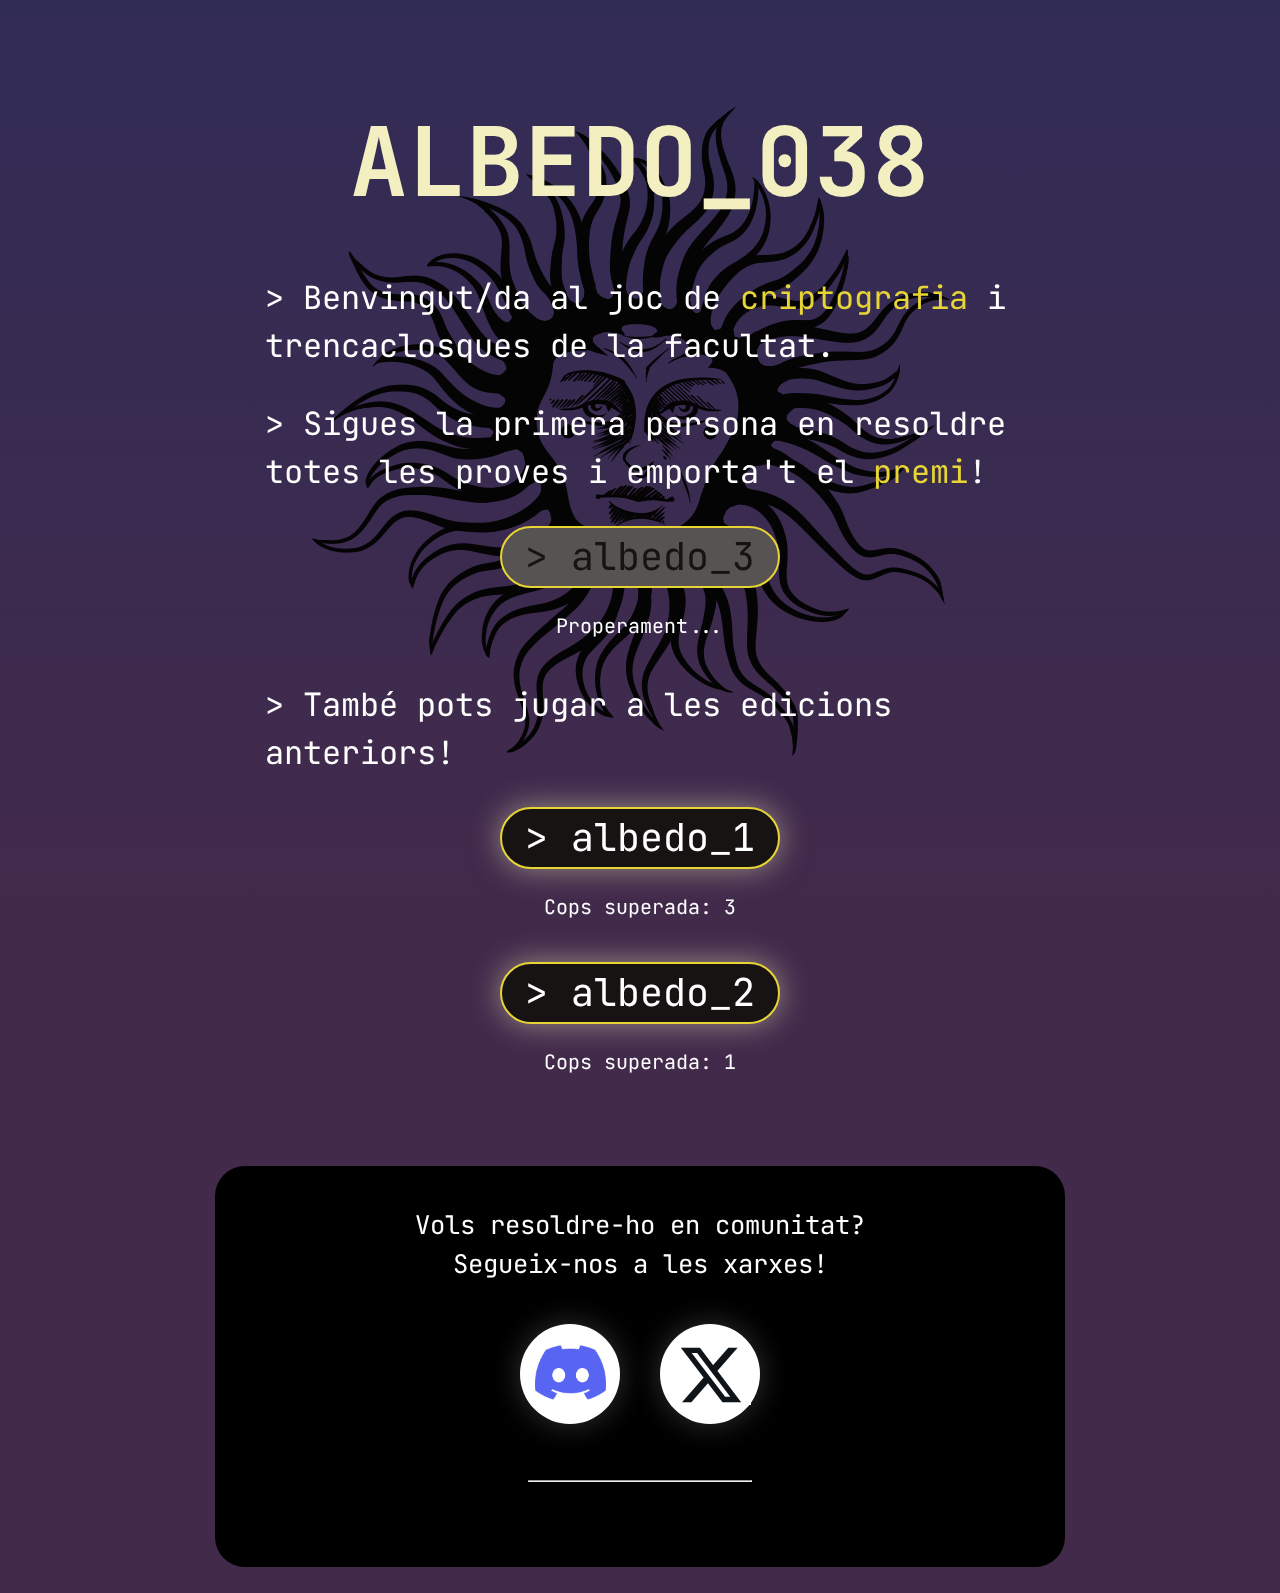
==== index.html @ bba3fba9 "202411231935 Properament" ====
<!DOCTYPE html>
<html>

<head>
    <link href="https://fonts.googleapis.com/css?family=Roboto+Mono&display=swap" rel="stylesheet" />
    <link href="https://fonts.googleapis.com/css?family=JetBrains+Mono&display=swap" rel="stylesheet" />
    <link href="./css/main.css" rel="stylesheet" />
    <title>Albedo_038</title>
    <link rel="icon" href="./images/favicon.png">
</head>

<!-- Google tag (gtag.js) -->
<script async src="https://www.googletagmanager.com/gtag/js?id=G-PJBH20SHXK"></script>
<script>
    window.dataLayer = window.dataLayer || [];
    function gtag(){dataLayer.push(arguments);}
    gtag('js', new Date());
    
    gtag('config', 'G-PJBH20SHXK');
</script>

<body>
    <div class="background">
        <div class="background_photo"></div>
    </div>
    
    <div class="title">
        ALBEDO_038
    </div>
    <div class="text_body">
        <div class="body_text_content">
            > Benvingut/da al joc de <span class="text_highlight">criptografia</span> i trencaclosques de la facultat.
        </div>
        <div class="body_text_content">
            > Sigues la primera persona en resoldre totes les proves i emporta't el <span
            class="text_highlight">premi</span>!
        </div>
        <a class="button_a" target="_blank">
            <div class="button deactivated">
                > albedo_3
            </div>
        </a>
        <div class="button_footer">
            Properament...
        </div>
        <div class="body_text_content">
            > També pots jugar a les edicions anteriors!
        </div>
        <a class="button_a" href="https://welcomealbedo038.blogspot.com/" target="_blank">
            <div class="button">
                > albedo_1
            </div>
        </a>
        <div class="button_footer">
            Cops superada: 3
        </div>
        <a class="button_a" href="https://albedo2/colors038.html" target="_blank">
            <div class="button">
                > albedo_2
            </div>
        </a>
        <div class="button_footer">
            Cops superada: 1
        </div>
        <!-- <div class="body_text_content deactivated">
            > Pròximament...
        </div>
        <a class="button_a">
            <div class="button deactivated">
                > albedo_3
            </div> -->
        </a>
    </div>

    <div class="footer_box">
        <div class="centered_text">
            Vols resoldre-ho en comunitat?
        </div>
        <div class="centered_text">
            Segueix-nos a les xarxes!
        </div>
        <div class="social_media">
            <!-- <div class="social_media_text">
                Albedo_038
            </div> -->
            <div class="social_media_list">
                <a href="https://discord.gg/hG3wW4btyr" target="_blank">
                    <div class="social_media_button">
                        <div class="discord_icon"></div>
                    </div>
                </a>
                <a href="https://twitter.com/Albedo_038_UB" target="_blank">
                    <div class="social_media_button">
                        <div class="twitter_icon"></div>
                    </div>
                </a>
            </div>
            <!-- <div class="social_media_text">
                Croma
            </div>
            <div class="social_media_list">
                <a href="https://discord.gg/NszwCS3gtX" target="_blank">
                    <div class="social_media_button">
                        <div class="discord_icon"></div>
                    </div>
                </a>
                <a href="https://instagram.com/croma.ub?igshid=YmMyMTA2M2Y=" target="_blank">
                    <div class="social_media_button">
                        <div class="instagram_icon"></div>
                    </div>
                </a>
                <a href="https://chat.whatsapp.com/LnYwAHBZp1NG6xYyUr1DCN" target="_blank">
                    <div class="social_media_button">
                        <div class="whatsapp_magic_icon"></div>
                    </div>
                </a>
                <a href="https://chat.whatsapp.com/F9s7vxtluvd5n0NdEnGFsw" target="_blank">
                    <div class="social_media_button">
                        <div class="whatsapp_rol_icon"></div>
                    </div>
                </a>
            </div>
        </div> -->
        <hr class="horizontal_line">
        <!-- <div class="sponsor_text">
            Amb el suport de
        </div>
        <div class="croma_photo"></div>
        <div class="sponsor_text">Uneix-te a l'associació de jocs de rol i Magic de la facultat!</div> -->
    </div>
    
    
</body>
---- css/main.css ----
* {
    box-sizing: border-box
}

body {
    font-family: JetBrains Mono, monospace;
    font-size: xx-large;
    line-height: 1.5;
    color: rgb(255, 255, 255);
    background-color: rgba(66, 42, 75, 1);
    margin: 0;
    padding: 0;
}

a:link {
    color: white;
    text-decoration: none;
}

a:visited {
    color: white;
}



.background {
    width: 100%;
    height: 100%;
    position: fixed;
    background: linear-gradient(rgb(49, 44, 86), rgba(66, 42, 75, 1));
    ;
    opacity: 1;
    z-index: -1;
    overflow: hidden;
}

.background_photo {
    width: 100%;
    height: 100%;
    position: absolute;
    background: url(../images/albedo_background.png);
    background-size: contain;
    background-repeat: no-repeat;
    background-position: center center;
    opacity: 1;
    top: 0;
}

.title {
    font-size: 300%;
    font-weight: 700;
    text-align: center;
    padding-top: 7%;
    margin-bottom: 0;
    color: rgba(244, 239, 192, 1);
    font-weight: ExtraBold;
}

.text_highlight {
    color: rgba(231, 213, 54, 1);
}

.text_body {
    width: 85%;
    max-width: 750px;
    margin: 2% auto;
    display: flex;
    flex-direction: column;
}

.body_text_content {
    margin: 2% 0;
}

.button {
    /* width: 100%;
    height: 100%; */
    background-color: rgba(23, 19, 19, 1);
    border: 2px solid rgba(231, 213, 54, 1);
    border-radius: 50px;
    display: flex;
    justify-content: center;
    align-items: center;
    font-size: 120%;
    cursor: pointer;
    box-shadow: 0 0 30px 0 rgba(244, 239, 192, 0.5);
}

.button:hover {
    background-color: rgba(231, 213, 54, 1);
    color: rgba(23, 19, 19, 1);
}

.button_footer {
    font-size: 20px;
    text-align: center;
    padding-bottom: 25px;
}

.button_a {
    width: 280px;
    height: 70px;
    margin: 2% auto;
}

.footer_box {
    background-color: black;
    width: 96%;
    max-width: 850px;
    /* height: 800px; */
    margin: 2% auto;
    margin-top: 5%;
    border-radius: 30px;
    display: flex;
    flex-direction: column;
    font-size: 80%;
    padding: 40px;
}

.centered_text {
    text-align: center;
}

.deactivated{
    /* border: none;
    box-shadow: none; */
    background-color: rgb(87, 83, 83);
    color: rgba(23, 19, 19, 1);
    box-shadow: none;
    pointer-events: none;
}

.social_media {
    display: flex;
    flex-direction: column;
    justify-content: center;
    align-items: center;
    margin: 2% auto;
}

.social_media_list {
    display: flex;
    justify-content: center;
    align-items: center;
    margin: 2% auto;
}

.social_media_text {
    margin: 0 10px;
    font-size: 30px;
    color: rgba(244, 239, 192, 1);
}

.social_media_button {
    width: 100px;
    height: 100px;
    border-radius: 50%;
    margin: 20px;
    background-color: white;
    display: flex;
    justify-content: center;
    align-items: center;
    cursor: pointer;
    box-shadow: 0 0 30px 0 rgba(255, 255, 255, 0.2);
    object-fit: cover;
}

.discord_icon {
    width: 80%;
    height: 80%;
    position: relative;
    background: url(../images/discord_icon.png);
    background-size: contain;
    background-repeat: no-repeat;
    background-position: center center;
    opacity: 1;
    top: 2%;

}

.twitter_icon {
    width: 80%;
    height: 80%;
    position: relative;
    background: url(../images/twitter_icon.jpg);
    background-size: contain;
    background-repeat: no-repeat;
    background-position: center center;
    opacity: 1;
    top: 1%;
    left: 1%
}

.instagram_icon {
    width: 70%;
    height: 70%;
    position: relative;
    background: url(../images/instagram_icon.png);
    background-size: contain;
    background-repeat: no-repeat;
    background-position: center center;
    opacity: 1;
    left: 1%;
}

.whatsapp_magic_icon {
    width: 75%;
    height: 75%;
    position: relative;
    background: url(../images/whatsapp_magic_icon.png);
    background-size: contain;
    background-repeat: no-repeat;
    background-position: center center;
    opacity: 1;
}

.whatsapp_rol_icon {
    width: 75%;
    height: 75%;
    position: relative;
    background: url(../images/whatsapp_rol_icon.png);
    background-size: contain;
    background-repeat: no-repeat;
    background-position: center center;
    opacity: 1;
}

.horizontal_line {
    width: 80%;
    height: 1px;
    background-color: white;
    margin: 30px auto;
}

.croma_photo {
    width: 80%;
    height: 100px;
    position: relative;
    background: url(../images/croma_photo.png);
    background-size: contain;
    background-repeat: no-repeat;
    background-position: center center;
    opacity: 1;
    margin: 20px auto;
}

.sponsor_text {
    margin: 0 10%;
}
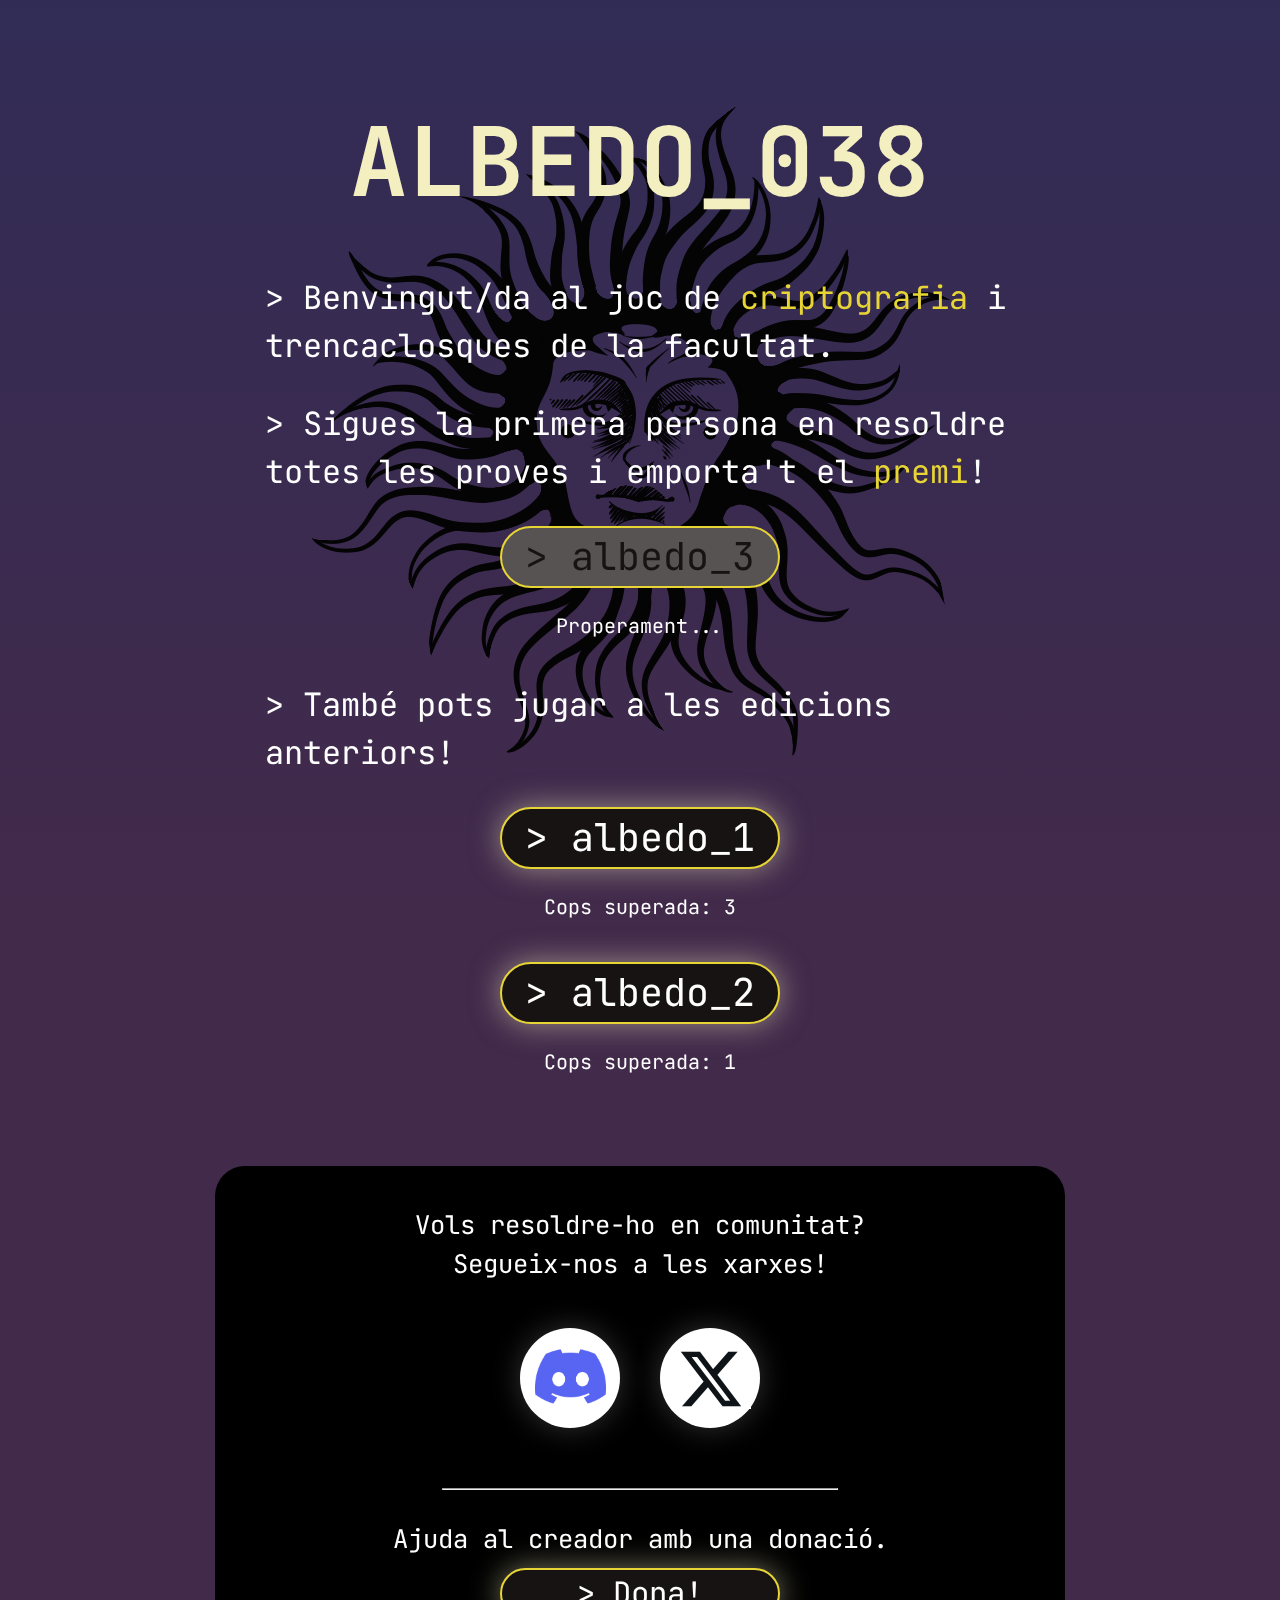
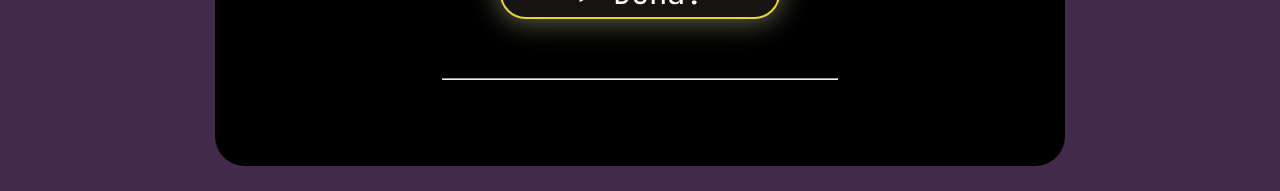
==== commit 40c728e1: "202411232100 Donacions" ====
--- a/index.html
+++ b/index.html
@@ -1,6 +1,5 @@
 <!DOCTYPE html>
 <html>
-
 <head>
     <link href="https://fonts.googleapis.com/css?family=Roboto+Mono&display=swap" rel="stylesheet" />
     <link href="https://fonts.googleapis.com/css?family=JetBrains+Mono&display=swap" rel="stylesheet" />
@@ -8,7 +7,6 @@
     <title>Albedo_038</title>
     <link rel="icon" href="./images/favicon.png">
 </head>
-
 <!-- Google tag (gtag.js) -->
 <script async src="https://www.googletagmanager.com/gtag/js?id=G-PJBH20SHXK"></script>
 <script>
@@ -18,12 +16,10 @@
     
     gtag('config', 'G-PJBH20SHXK');
 </script>
-
 <body>
     <div class="background">
         <div class="background_photo"></div>
     </div>
-    
     <div class="title">
         ALBEDO_038
     </div>
@@ -62,16 +58,8 @@
         <div class="button_footer">
             Cops superada: 1
         </div>
-        <!-- <div class="body_text_content deactivated">
-            > Pròximament...
-        </div>
-        <a class="button_a">
-            <div class="button deactivated">
-                > albedo_3
-            </div> -->
         </a>
     </div>
-
     <div class="footer_box">
         <div class="centered_text">
             Vols resoldre-ho en comunitat?
@@ -80,9 +68,6 @@
             Segueix-nos a les xarxes!
         </div>
         <div class="social_media">
-            <!-- <div class="social_media_text">
-                Albedo_038
-            </div> -->
             <div class="social_media_list">
                 <a href="https://discord.gg/hG3wW4btyr" target="_blank">
                     <div class="social_media_button">
@@ -127,7 +112,14 @@
         </div>
         <div class="croma_photo"></div>
         <div class="sponsor_text">Uneix-te a l'associació de jocs de rol i Magic de la facultat!</div> -->
+        <div class="centered_text">
+            Ajuda al creador amb una donació.
+        </div>
+        <a class="button_a" href="https://donate.stripe.com/5kAcOe7pM46PcRW5kk" target="_blank">
+            <div class="button">
+                > Dona!
+            </div>
+        </a>
+        <hr class="horizontal_line">
     </div>
-    
-    
 </body>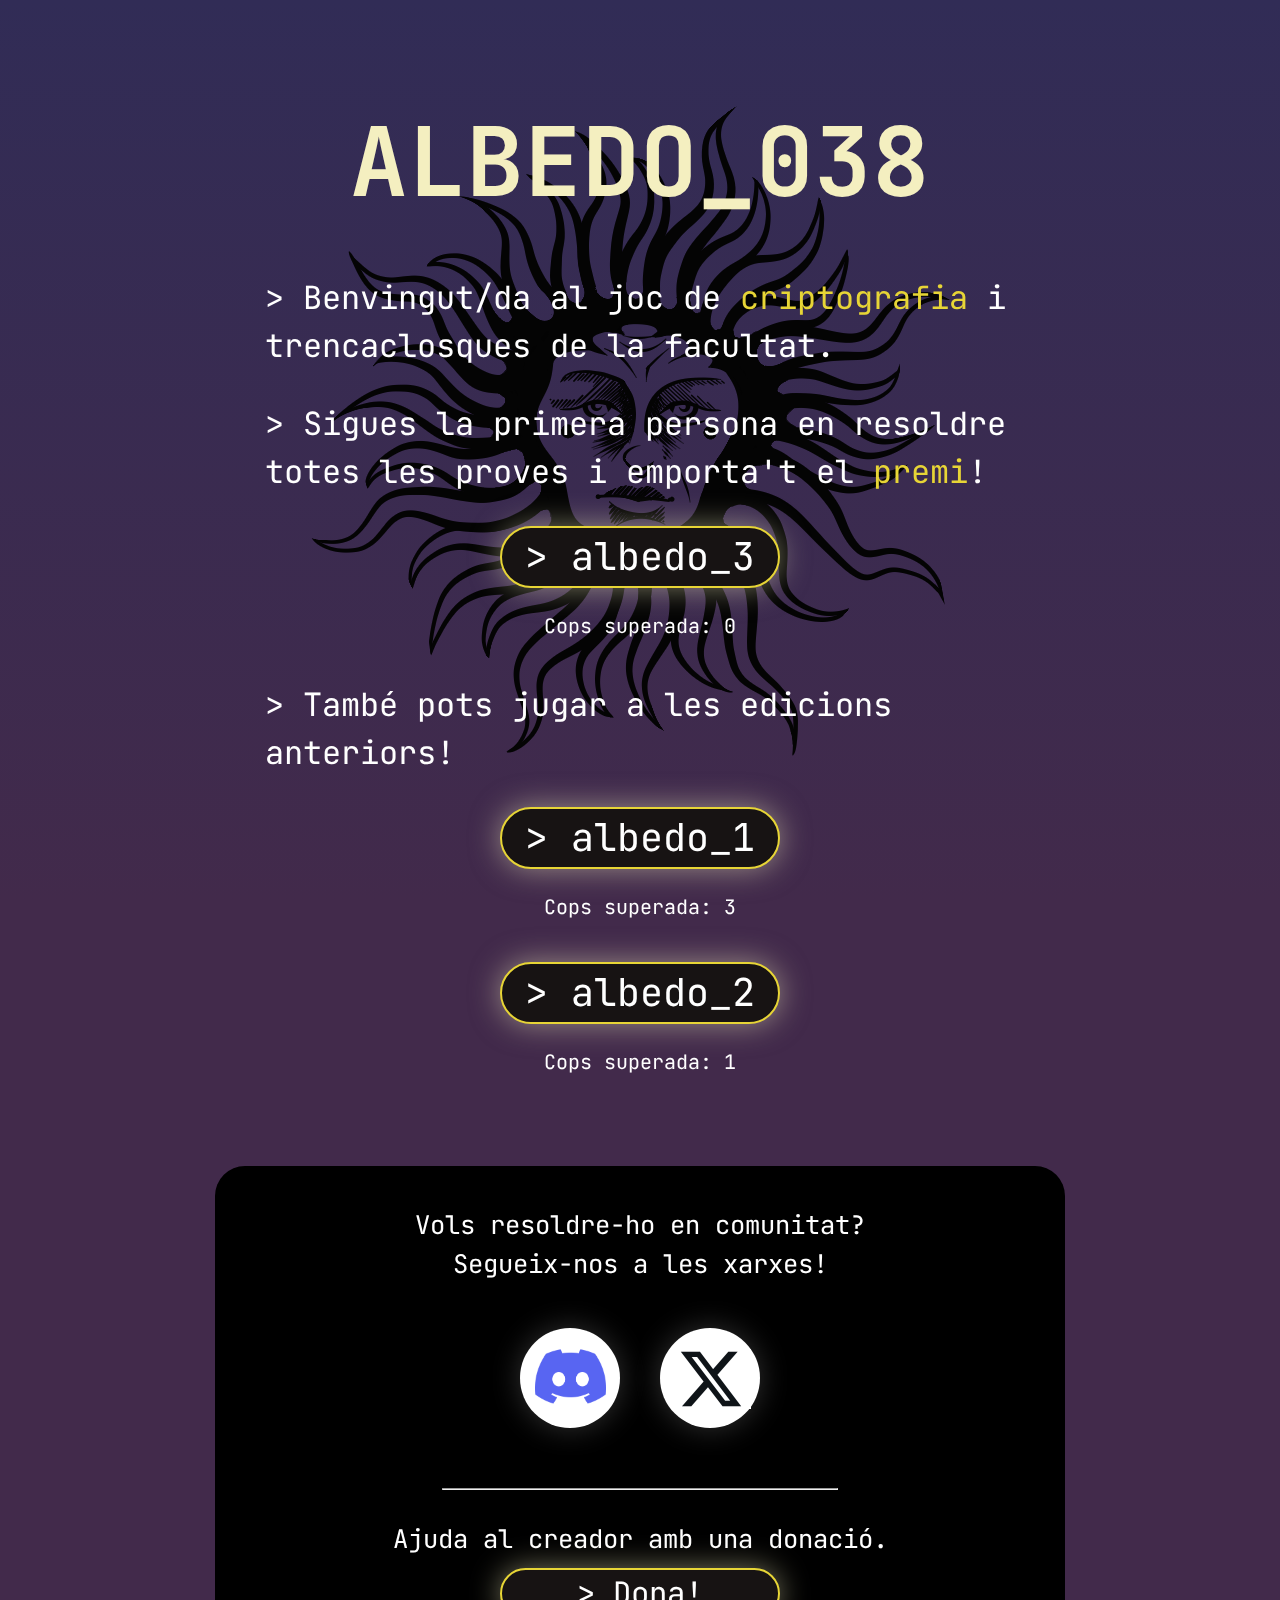
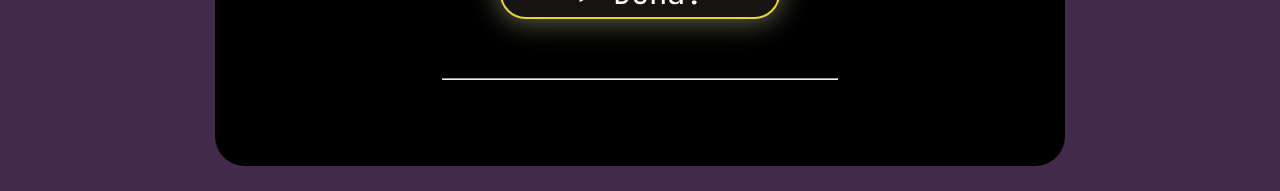
==== commit 6a760d32: "202411250829 Publicacio 3ed" ====
--- a/index.html
+++ b/index.html
@@ -31,13 +31,13 @@
             > Sigues la primera persona en resoldre totes les proves i emporta't el <span
             class="text_highlight">premi</span>!
         </div>
-        <a class="button_a" target="_blank">
-            <div class="button deactivated">
+        <a class="button_a" href="https://albedo038.github.io/" target="_blank">
+            <div class="button">
                 > albedo_3
             </div>
         </a>
         <div class="button_footer">
-            Properament...
+            Cops superada: 0
         </div>
         <div class="body_text_content">
             > També pots jugar a les edicions anteriors!
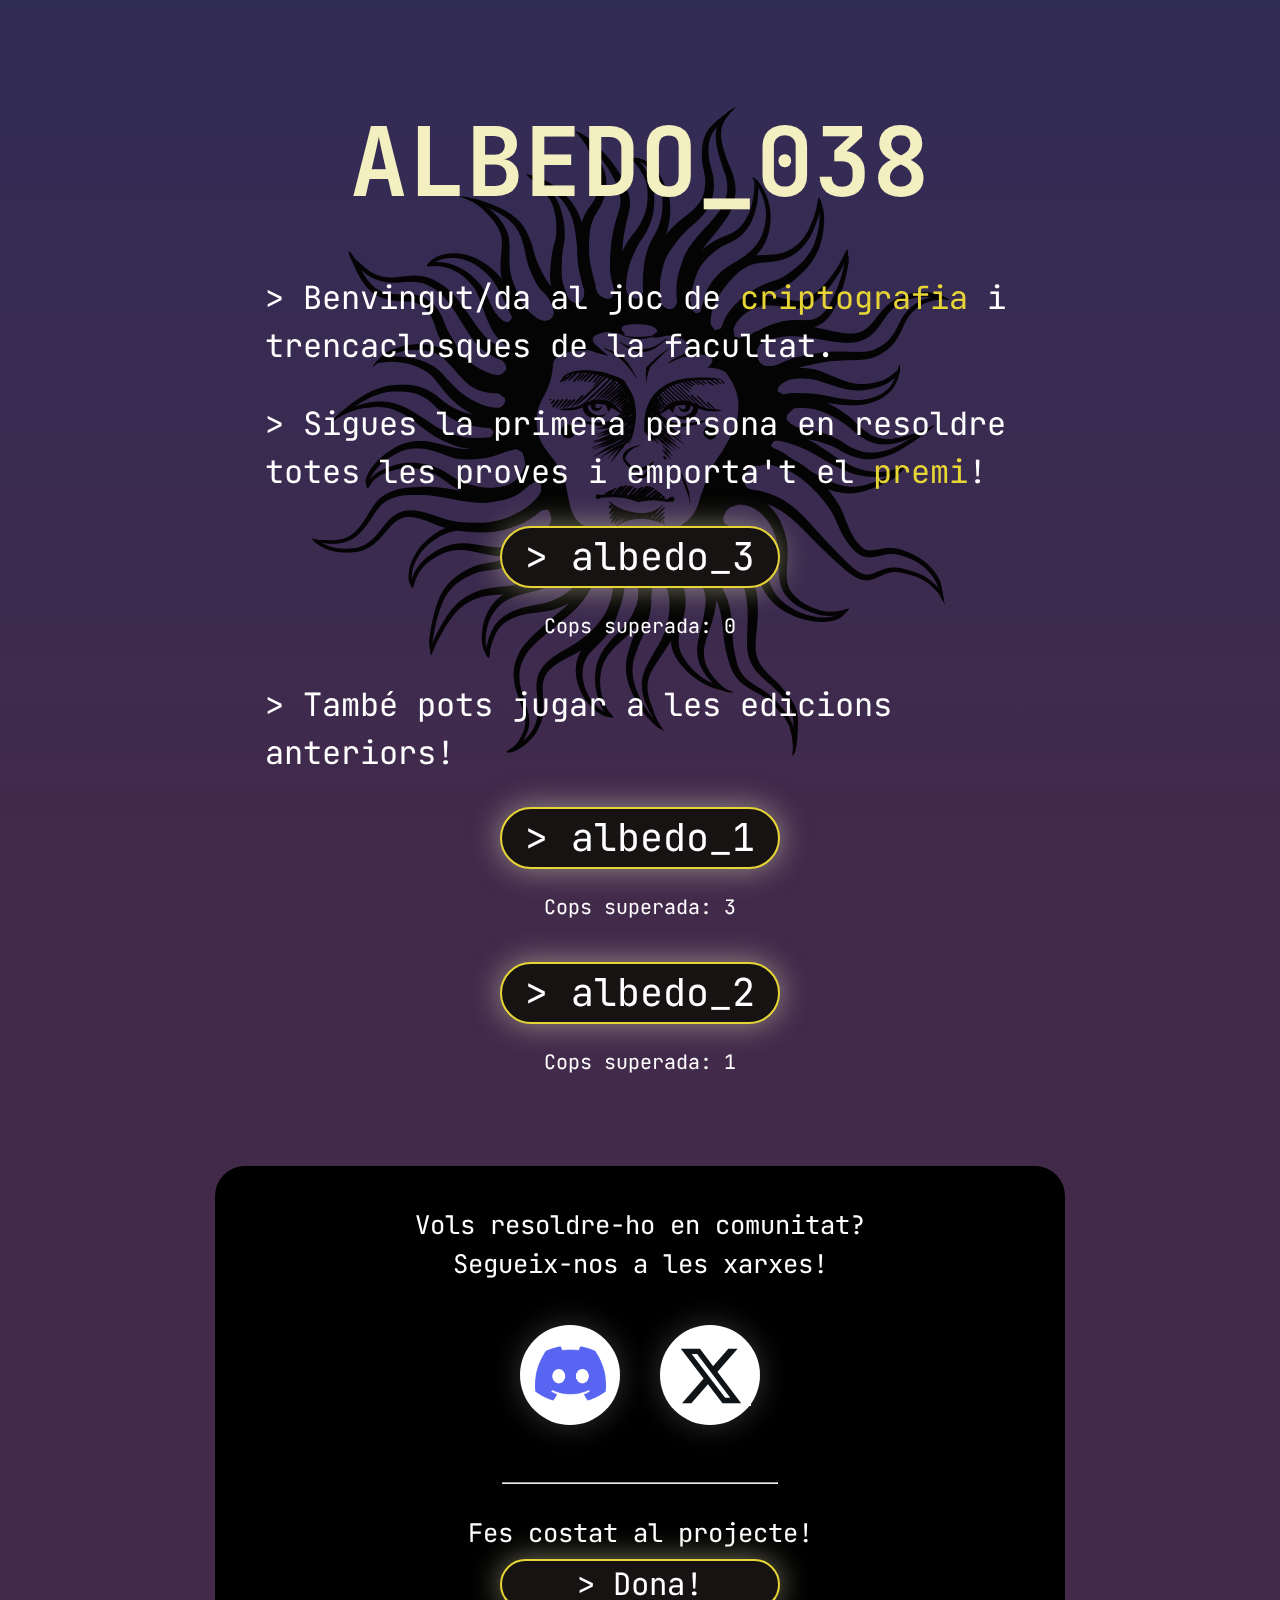
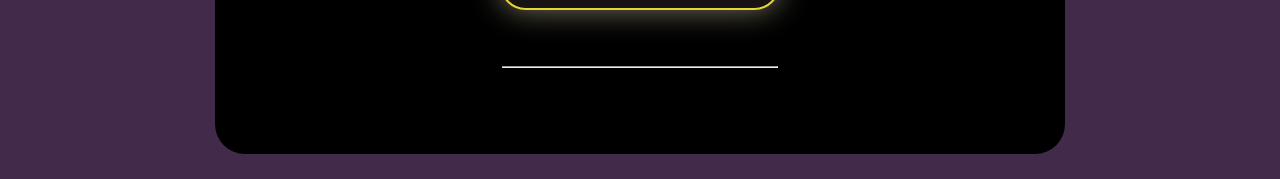
==== commit 09bb4ad2: "202411250858 Donacions" ====
--- a/index.html
+++ b/index.html
@@ -31,7 +31,7 @@
             > Sigues la primera persona en resoldre totes les proves i emporta't el <span
             class="text_highlight">premi</span>!
         </div>
-        <a class="button_a" href="https://albedo038.github.io/" target="_blank">
+        <a class="button_a" href="https://albedo038-3ed.blogspot.com/" target="_blank">
             <div class="button">
                 > albedo_3
             </div>
@@ -113,7 +113,7 @@
         <div class="croma_photo"></div>
         <div class="sponsor_text">Uneix-te a l'associació de jocs de rol i Magic de la facultat!</div> -->
         <div class="centered_text">
-            Ajuda al creador amb una donació.
+            Fes costat al projecte!
         </div>
         <a class="button_a" href="https://donate.stripe.com/5kAcOe7pM46PcRW5kk" target="_blank">
             <div class="button">
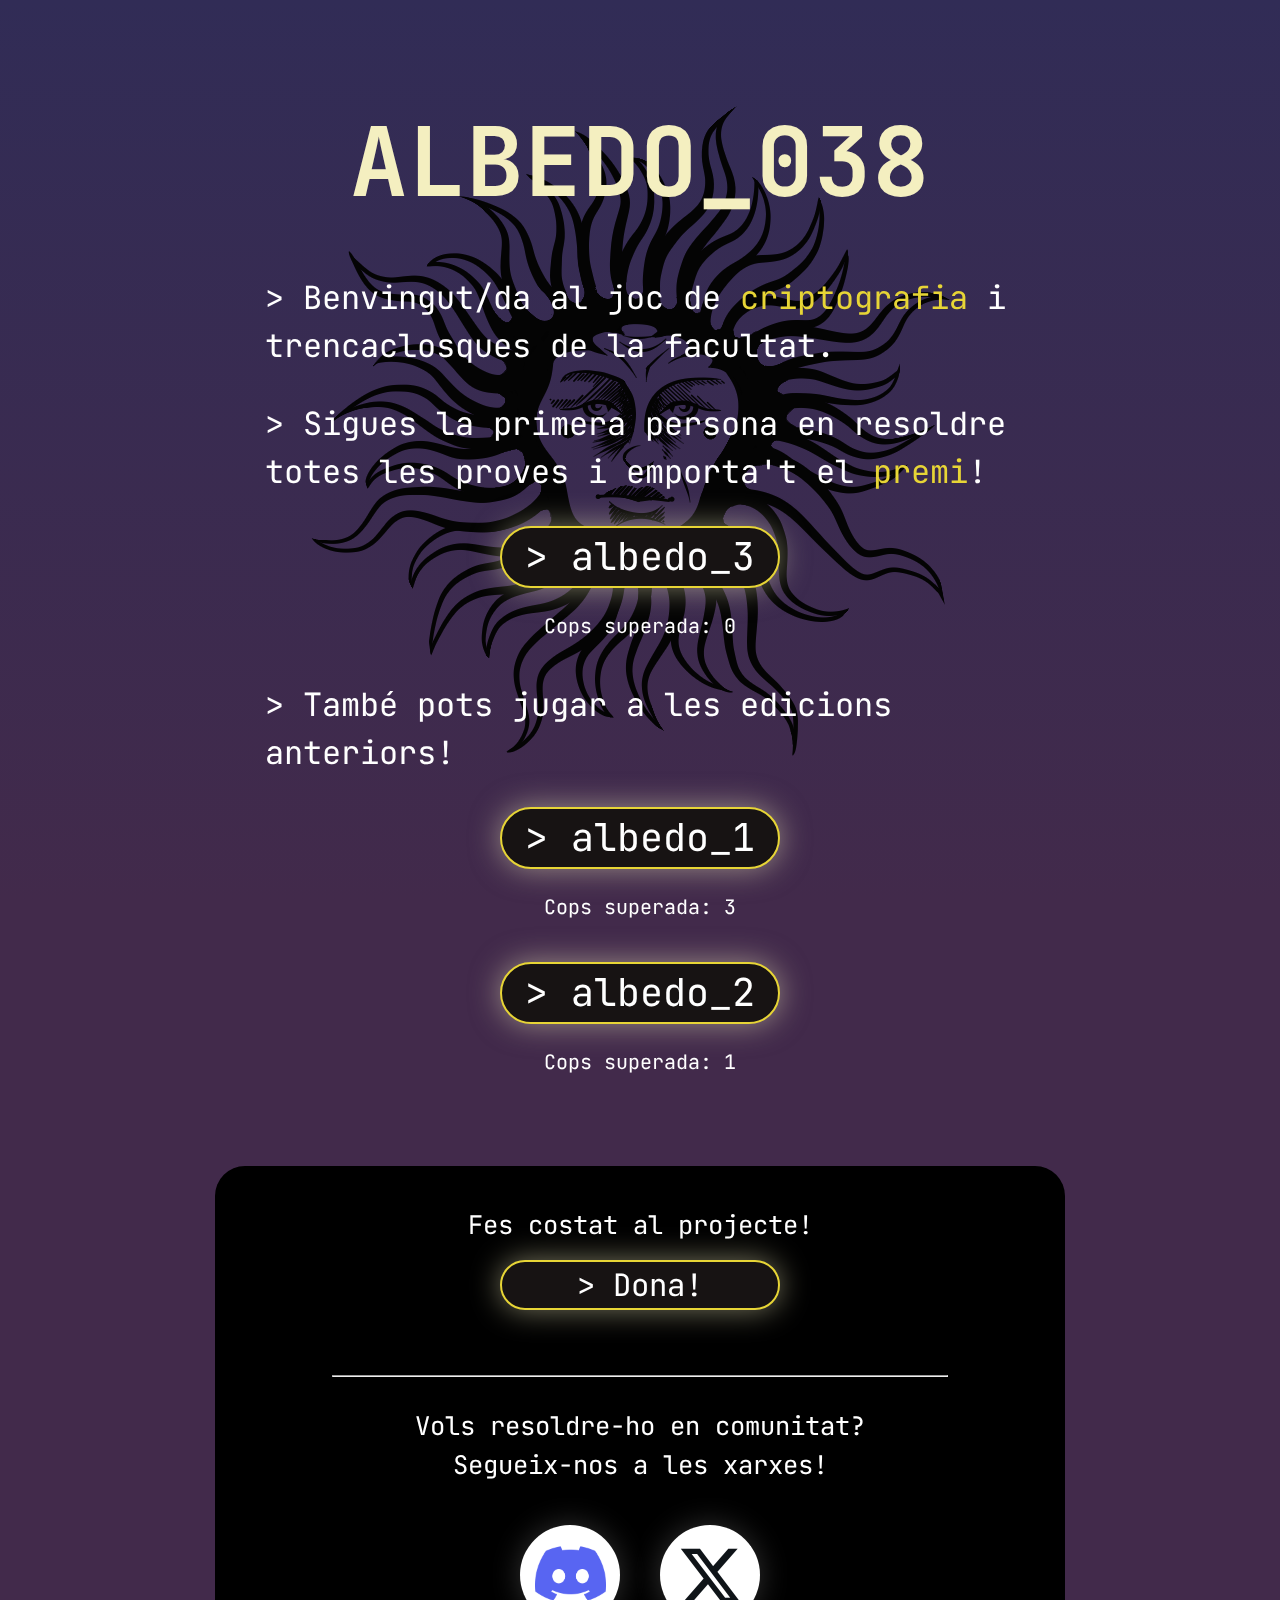
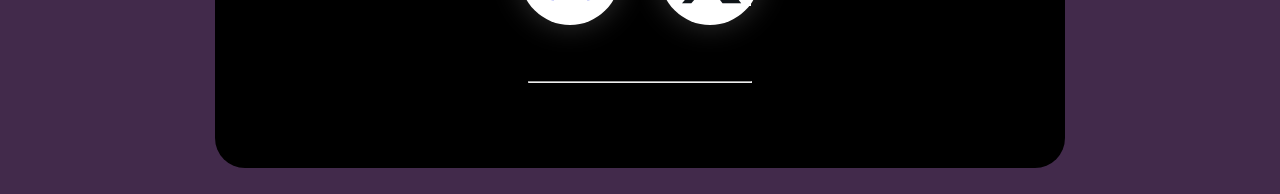
==== commit 02d88442: "202412081631 Posicio Boto Donacions" ====
--- a/index.html
+++ b/index.html
@@ -62,6 +62,15 @@
     </div>
     <div class="footer_box">
         <div class="centered_text">
+            Fes costat al projecte!
+        </div>
+        <a class="button_a" href="https://donate.stripe.com/5kAcOe7pM46PcRW5kk" target="_blank">
+            <div class="button">
+                > Dona!
+            </div>
+        </a>
+        <hr class="horizontal_line">
+        <div class="centered_text">
             Vols resoldre-ho en comunitat?
         </div>
         <div class="centered_text">
@@ -112,14 +121,5 @@
         </div>
         <div class="croma_photo"></div>
         <div class="sponsor_text">Uneix-te a l'associació de jocs de rol i Magic de la facultat!</div> -->
-        <div class="centered_text">
-            Fes costat al projecte!
-        </div>
-        <a class="button_a" href="https://donate.stripe.com/5kAcOe7pM46PcRW5kk" target="_blank">
-            <div class="button">
-                > Dona!
-            </div>
-        </a>
-        <hr class="horizontal_line">
     </div>
 </body>